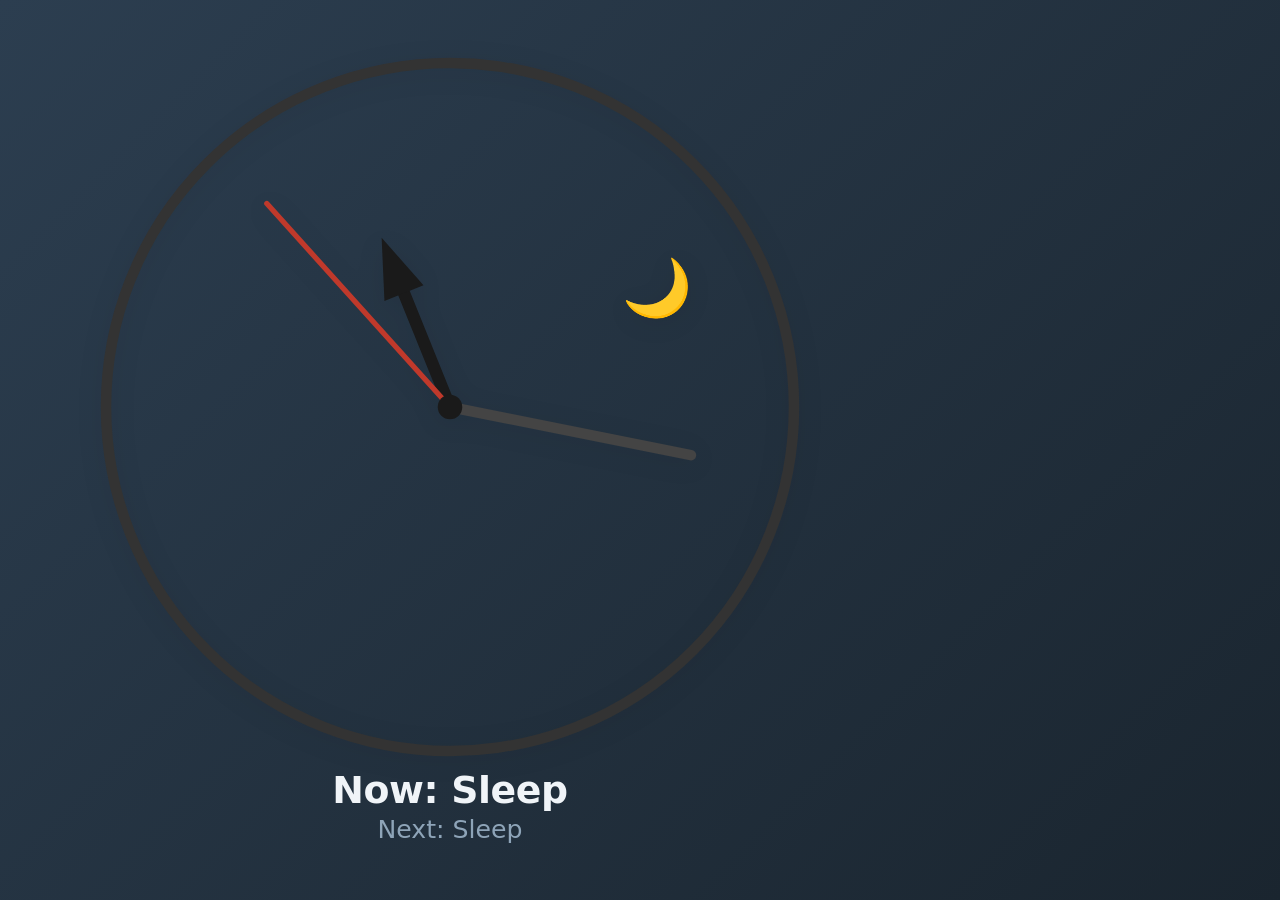
==== kiosk.html @ 8dffe02c "Add files via upload" ====
<!DOCTYPE html>
<html lang="en">
<head>
  <meta charset="UTF-8">
  <meta name="viewport" content="width=device-width, initial-scale=1.0, viewport-fit=cover, user-scalable=no">
  <title>NextUp Kiosk Clock</title>

  <link rel="stylesheet" href="styles.css?v=12">
  <link rel="stylesheet" href="kiosk.css?v=1">

  <!-- PWA (optional on the Pi, harmless to keep) -->
  <link rel="manifest" href="manifest.json">
  <meta name="theme-color" content="#2c3e50">
</head>
<body class="kiosk-mode">
  <div class="kiosk-shell">

    <!-- Clock face (identical markup/IDs to index.html — app.js needs these exact IDs) -->
    <div class="clock-container">
      <svg id="clock-svg" viewBox="0 0 200 200">
        <g id="sectors"></g>

        <!-- Outer circle -->
        <circle cx="100" cy="100" r="98" fill="none" stroke="#333" stroke-width="3" />

        <!-- Hour hand -->
        <g id="hour-hand">
          <line x1="100" y1="100" x2="100" y2="65"
                stroke="#1a1a1a" stroke-width="3.5" stroke-linecap="round" />
          <polygon points="100,48 94,65 106,65" fill="#1a1a1a" />
        </g>

        <!-- Minute hand -->
        <line id="minute-hand" x1="100" y1="100" x2="100" y2="30"
              stroke="#444" stroke-width="3" stroke-linecap="round" />

        <!-- Second hand -->
        <line id="second-hand" x1="100" y1="100" x2="100" y2="22"
              stroke="#c0392b" stroke-width="1.5" stroke-linecap="round" />

        <!-- Center dot -->
        <circle cx="100" cy="100" r="3.5" fill="#1a1a1a" />
      </svg>
    </div>

    <!-- Activity labels -->
    <div id="current-activity">Loading...</div>

    <!--
      NOTE: The buttons below (mode toggle, focus controls, edit/feedback/privacy)
      from index.html are intentionally left OUT of this page.
      app.js looks them up with getElementById/optional-chaining and already
      handles them being missing, so nothing in app.js needs to change.
    -->

  </div>

  <!-- App logic — identical includes to index.html -->
  <script src="supabase-sync.js"></script>
  <script src="app.js?v=12"></script>

  <!-- Cloud sync on load + realtime (same as index.html, minus the button handlers) -->
  <script>
    document.addEventListener("DOMContentLoaded", async () => {
      try {
        const cloud = await loadScheduleFromCloud();
        if (cloud) {
          if (cloud.schedule) { localStorage.setItem("routineClockSchedule", JSON.stringify(cloud.schedule)); scheduleData = cloud.schedule; }
          if (cloud.focusSchedule) { localStorage.setItem("routineClockFocusSchedule", JSON.stringify(cloud.focusSchedule)); focusScheduleData = cloud.focusSchedule; }
        }
      } catch (e) { console.warn("[Sync] load failed:", e); }

      startRealtimeSync(async () => {
        try {
          const cloud = await loadScheduleFromCloud();
          if (cloud) {
            if (cloud.schedule) { localStorage.setItem("routineClockSchedule", JSON.stringify(cloud.schedule)); scheduleData = cloud.schedule; }
            if (cloud.focusSchedule) { localStorage.setItem("routineClockFocusSchedule", JSON.stringify(cloud.focusSchedule)); focusScheduleData = cloud.focusSchedule; }
            currentMode = "";
            currentActivityIndex = -1;
          }
        } catch (e) { console.warn("[Sync] realtime failed:", e); }
      });
    });
  </script>

  <!-- Service worker -->
  <script>
    if ("serviceWorker" in navigator) {
      navigator.serviceWorker.register("./service-worker.js")
        .then(() => console.log("SW registered"))
        .catch((err) => console.log("SW failed:", err));
    }
  </script>
</body>
</html>
---- styles.css ----
/* ========== RESET ========== */
* {
  box-sizing: border-box;
  margin: 0;
  padding: 0;
}

/* ========== PAGE LAYOUT ========== */
body {
  min-height: 100vh;
  min-height: -webkit-fill-available;
  background: #f0f0ec;
  font-family: "Segoe UI", system-ui, -apple-system, BlinkMacSystemFont, sans-serif;
  transition: background 0.5s ease, color 0.5s ease;
  -webkit-text-size-adjust: 100%;
  -webkit-tap-highlight-color: transparent;
}

.page-shell {
  max-width: 520px;
  margin: 0 auto;
  padding: 1.25rem 1rem 2rem;
  display: flex;
  flex-direction: column;
  align-items: center;
}

/* ========== HEADER ========== */
.landing-header {
  text-align: center;
  margin-bottom: 0.5rem;
  width: 100%;
}

.landing-header h1 {
  font-size: 1.35rem;
  font-weight: 700;
  letter-spacing: -0.02em;
  color: #1a1a1a;
  margin-bottom: 0.25rem;
}

.landing-header p {
  font-size: 0.85rem;
  line-height: 1.45;
  color: #555;
  margin-bottom: 0.15rem;
}

.landing-header .landing-sub {
  color: #777;
  font-size: 0.8rem;
}

/* ========== CLOCK CONTAINER ========== */
.clock-container {
  width: 60vw;
  max-width: 360px;
  aspect-ratio: 1 / 1;
  margin: 0.5rem auto 0;
  position: relative;
}

#clock-svg {
  width: 100%;
  height: auto;
  display: block;
  filter: drop-shadow(0 4px 12px rgba(0, 0, 0, 0.08));
}

/* ========== SVG STYLES ========== */
svg {
  width: 100%;
  height: 100%;
  display: block;
}

svg text {
  -webkit-font-smoothing: antialiased;
  font-family: -apple-system, BlinkMacSystemFont, "Segoe UI Emoji", "Apple Color Emoji", sans-serif;
}

/* ========== DAY / NIGHT THEMES ========== */
body.day-mode {
  background: linear-gradient(135deg, #e8f4f8 0%, #d4e8f0 100%);
}

body.night-mode {
  background: linear-gradient(135deg, #2c3e50 0%, #1a252f 100%);
  color: #ffffff;
}

body.night-mode h1 {
  color: #ffffff;
}

body.night-mode p {
  color: #dde7f5;
}

body.night-mode .landing-sub {
  color: #b0bec5;
}

/* ========== CURRENT ACTIVITY HIGHLIGHT ========== */
.current-activity {
  opacity: 0.92 !important;
  filter: brightness(1.1);
}

.current-icon {
  animation: iconPulse 1.5s ease-in-out infinite !important;
  transform-origin: center center;
  transform-box: fill-box;
}

/* For SVG group elements (photo icons) */
g.current-icon {
  animation: iconPulse 1.5s ease-in-out infinite !important;
  transform-origin: center;
  transform-box: fill-box;
}

@keyframes iconPulse {
  0%, 100% {
    transform: scale(1);
    opacity: 1;
  }
  50% {
    transform: scale(1.15);
    opacity: 0.85;
  }
}

/* ========== TRANSITION WARNING ========== */
body.transition-warning .clock-container {
  animation: pulse 0.5s ease-in-out 3;
}

@keyframes pulse {
  0%, 100% { transform: scale(1); }
  50% { transform: scale(1.02); }
}

/* ========== ACTIVITY LABELS ========== */
#current-activity {
  position: relative;
  margin-top: 0.6rem;
  text-align: center;
  width: 100%;
}

.now-label {
  font-size: 1.15rem;
  font-weight: 700;
  color: #1a2a3a;
  margin-bottom: 0.2rem;
  letter-spacing: -0.01em;
}

.next-label {
  font-size: 0.9rem;
  color: #6b7c8a;
  font-weight: 500;
}

body.night-mode .now-label {
  color: #f0f4f8;
}

body.night-mode .next-label {
  color: #8ea4b8;
}

/* ========== BUTTONS ========== */
.btn {
  display: inline-flex;
  align-items: center;
  justify-content: center;
  padding: 0.6rem 1.4rem;
  font-size: 0.95rem;
  font-weight: 600;
  border-radius: 10px;
  border: none;
  cursor: pointer;
  transition: all 0.15s ease;
  -webkit-tap-highlight-color: transparent;
  touch-action: manipulation;
}

.btn:active {
  transform: scale(0.97);
}

.btn-primary {
  background: #2c3e50;
  color: #fff;
  box-shadow: 0 2px 8px rgba(44, 62, 80, 0.2);
}

.btn-primary:active {
  background: #1a2a38;
}

.btn-secondary {
  background: #fff;
  color: #2c3e50;
  border: 1.5px solid #d1d5db;
  box-shadow: 0 1px 4px rgba(0, 0, 0, 0.06);
}

.btn-secondary:active {
  background: #f5f5f5;
}

.btn-start {
  background: #16a34a;
  color: #fff;
  font-weight: 700;
  box-shadow: 0 2px 8px rgba(22, 163, 74, 0.25);
}

.btn-start:active {
  background: #15803d;
}

.btn-stop {
  background: #dc2626;
  color: #fff;
  font-weight: 700;
  box-shadow: 0 2px 8px rgba(220, 38, 38, 0.25);
}

.btn-stop:active {
  background: #b91c1c;
}

body.night-mode .btn-secondary {
  background: #263545;
  color: #d0dae4;
  border-color: #3a4f5f;
}

body.night-mode .btn-primary {
  background: #3b5068;
  color: #f0f4f8;
}

/* ========== MODE TOGGLE ========== */
.mode-toggle {
  display: flex;
  margin-top: 1rem;
  border-radius: 10px;
  overflow: hidden;
  border: 1.5px solid #d1d5db;
  box-shadow: 0 1px 4px rgba(0, 0, 0, 0.06);
  width: 100%;
  max-width: 280px;
}

.mode-toggle .mode-btn {
  flex: 1;
  padding: 0.55rem 1rem;
  font-size: 0.9rem;
  font-weight: 600;
  border: none;
  cursor: pointer;
  transition: all 0.2s ease;
  background: #fff;
  color: #6b7280;
  -webkit-tap-highlight-color: transparent;
}

.mode-toggle .mode-btn-active {
  background: #2c3e50;
  color: #fff;
}

body.night-mode .mode-toggle {
  border-color: #3a4f5f;
}

body.night-mode .mode-toggle .mode-btn {
  background: #1e2d3a;
  color: #8899a6;
}

body.night-mode .mode-toggle .mode-btn-active {
  background: #3b5068;
  color: #f0f4f8;
}

/* ========== FOCUS CONTROLS ========== */
.focus-controls {
  margin-top: 0.75rem;
  text-align: center;
  width: 100%;
}

.focus-status {
  margin-top: 0.4rem;
  font-size: 0.82rem;
  color: #888;
}

/* ========== BUTTON GROUP (edit + feedback) ========== */
.button-group {
  display: flex;
  flex-direction: column;
  align-items: center;
  gap: 0.6rem;
  margin-top: 1.25rem;
  width: 100%;
  max-width: 280px;
}

.button-group .btn {
  width: 100%;
}

/* ========== SMOOTH TRANSITIONS ========== */
svg path,
svg text {
  transition: opacity 0.3s ease, filter 0.3s ease;
}

/* ========== MOBILE RESPONSIVE ========== */
@media (max-width: 600px) {
  .page-shell {
    padding: 0.75rem 0.6rem 1.5rem;
  }

  .landing-header {
    margin-bottom: 0.25rem;
  }

  .landing-header h1 {
    font-size: 1.2rem;
  }

  .landing-header p,
  .landing-header .landing-sub {
    font-size: 0.78rem;
  }

  .clock-container {
    width: 82vw;
    max-width: 82vw;
    margin-top: 0.25rem;
  }

  .now-label {
    font-size: 1.05rem;
  }

  .next-label {
    font-size: 0.82rem;
  }

  .mode-toggle {
    margin-top: 0.75rem;
  }

  .button-group {
    margin-top: 1rem;
    max-width: 240px;
  }

  .btn {
    padding: 0.55rem 1.2rem;
    font-size: 0.9rem;
  }
}

@media (max-width: 380px) {
  .landing-header h1 {
    font-size: 1.1rem;
  }

  .clock-container {
    width: 88vw;
    max-width: 88vw;
  }
}
---- kiosk.css ----
/* ============================================================
   kiosk.css — overrides for the round-screen kiosk view ONLY.
   Loaded AFTER styles.css, so these rules win.
   styles.css is untouched — index.html on phones/tablets is unaffected.
   ============================================================ */

/* Fill the whole physical screen, no scrollbars, no page chrome */
html, body.kiosk-mode {
  width: 100vw;
  height: 100vh;
  overflow: hidden;
}

body.kiosk-mode {
  display: flex;
  align-items: center;
  justify-content: center;
}

/* The shell centers everything inside the visible circle */
.kiosk-shell {
  width: 100vmin;   /* 100vmin = the smaller of viewport width/height,
                        which keeps this a perfect square on a square panel */
  height: 100vmin;
  max-width: none;
  padding: 0;
  margin: 0;
  display: flex;
  flex-direction: column;
  align-items: center;
  justify-content: center;
  gap: 1.2vmin;
}

/* Clock face: sized as a % of the square shell, with margin so hands/icons
   never reach the very edge (the round glass bezel crops the edge of the
   square anyway, so we keep content inside an inscribed circle) */
.kiosk-shell .clock-container {
  width: 78vmin;
  max-width: 78vmin;
  margin: 0;
}

/* Activity text, scaled up for a wall-mounted display viewed from a few feet
   away rather than held in the hand like a phone */
.kiosk-shell #current-activity {
  margin-top: 0;
}

.kiosk-shell .now-label {
  font-size: 4.2vmin;
  line-height: 1.15;
}

.kiosk-shell .next-label {
  font-size: 2.8vmin;
}

/* Disable text selection / long-press callouts on a touchscreen kiosk */
body.kiosk-mode {
  -webkit-user-select: none;
  user-select: none;
  -webkit-touch-callout: none;
}
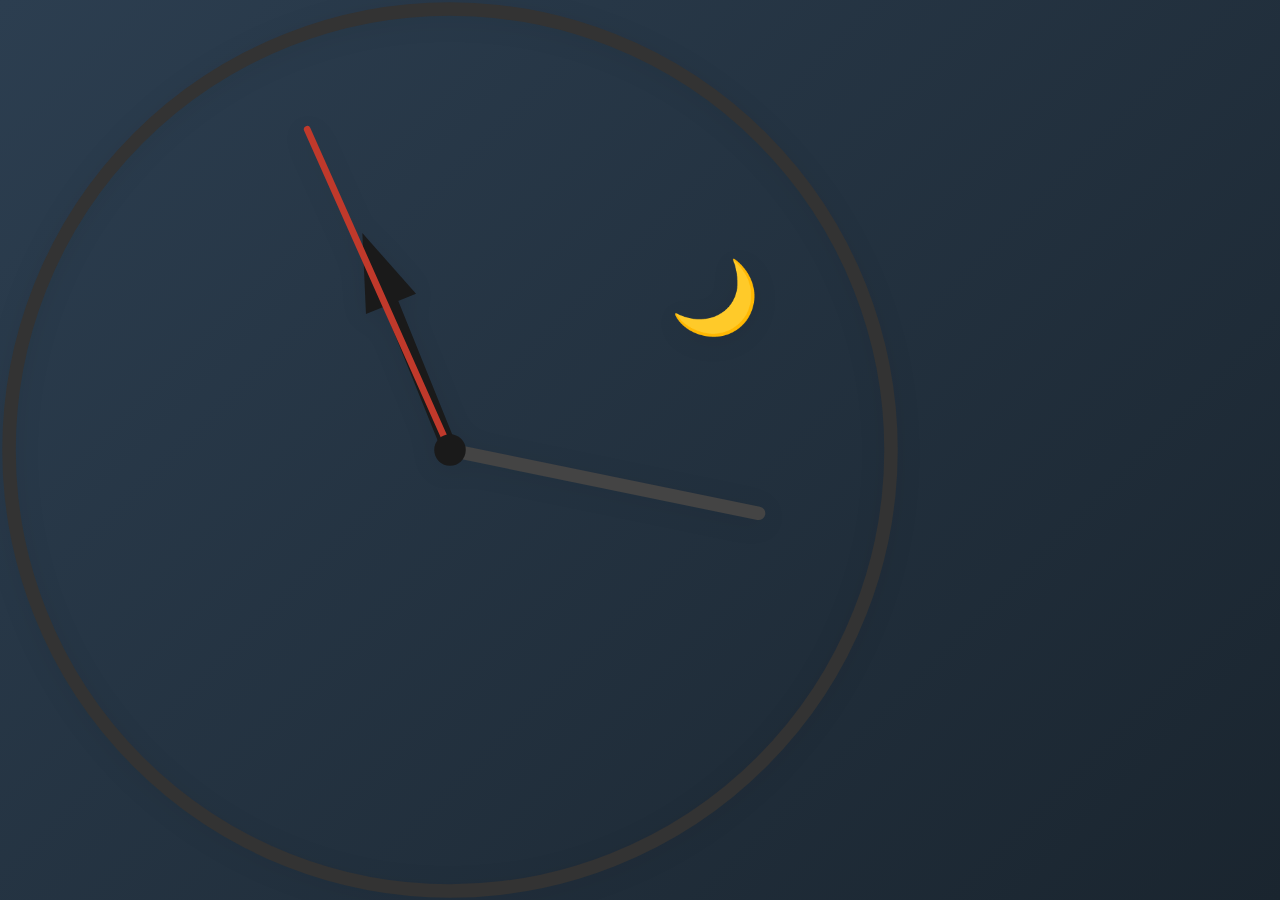
==== commit ac6297ac: "Update kiosk.html" ====
--- a/kiosk.html
+++ b/kiosk.html
@@ -62,9 +62,11 @@
   <!-- Cloud sync on load + realtime (same as index.html, minus the button handlers) -->
   <script>
     document.addEventListener("DOMContentLoaded", async () => {
+      // If the last save did not reach the cloud, local edits are newer than the
+      // cloud copy. Do not let the stale cloud copy overwrite them.
       try {
         const cloud = await loadScheduleFromCloud();
-        if (cloud) {
+        if (cloud && !localStorage.getItem("routineClockCloudPending")) {
           if (cloud.schedule) { localStorage.setItem("routineClockSchedule", JSON.stringify(cloud.schedule)); scheduleData = cloud.schedule; }
           if (cloud.focusSchedule) { localStorage.setItem("routineClockFocusSchedule", JSON.stringify(cloud.focusSchedule)); focusScheduleData = cloud.focusSchedule; }
         }
@@ -73,7 +75,7 @@
       startRealtimeSync(async () => {
         try {
           const cloud = await loadScheduleFromCloud();
-          if (cloud) {
+          if (cloud && !localStorage.getItem("routineClockCloudPending")) {
             if (cloud.schedule) { localStorage.setItem("routineClockSchedule", JSON.stringify(cloud.schedule)); scheduleData = cloud.schedule; }
             if (cloud.focusSchedule) { localStorage.setItem("routineClockFocusSchedule", JSON.stringify(cloud.focusSchedule)); focusScheduleData = cloud.focusSchedule; }
             currentMode = "";
--- a/kiosk.css
+++ b/kiosk.css
@@ -36,24 +36,17 @@
    never reach the very edge (the round glass bezel crops the edge of the
    square anyway, so we keep content inside an inscribed circle) */
 .kiosk-shell .clock-container {
-  width: 78vmin;
-  max-width: 78vmin;
+  width: 100vmin;
+  max-width: 100vmin;
   margin: 0;
 }
 
-/* Activity text, scaled up for a wall-mounted display viewed from a few feet
-   away rather than held in the hand like a phone */
+/* Activity text is hidden on the kiosk display — clock face only.
+   app.js still writes into #current-activity every second, it's just
+   not shown on screen. Voice announcements (speak()) are unaffected,
+   since those don't depend on this element being visible. */
 .kiosk-shell #current-activity {
-  margin-top: 0;
-}
-
-.kiosk-shell .now-label {
-  font-size: 4.2vmin;
-  line-height: 1.15;
-}
-
-.kiosk-shell .next-label {
-  font-size: 2.8vmin;
+  display: none;
 }
 
 /* Disable text selection / long-press callouts on a touchscreen kiosk */
